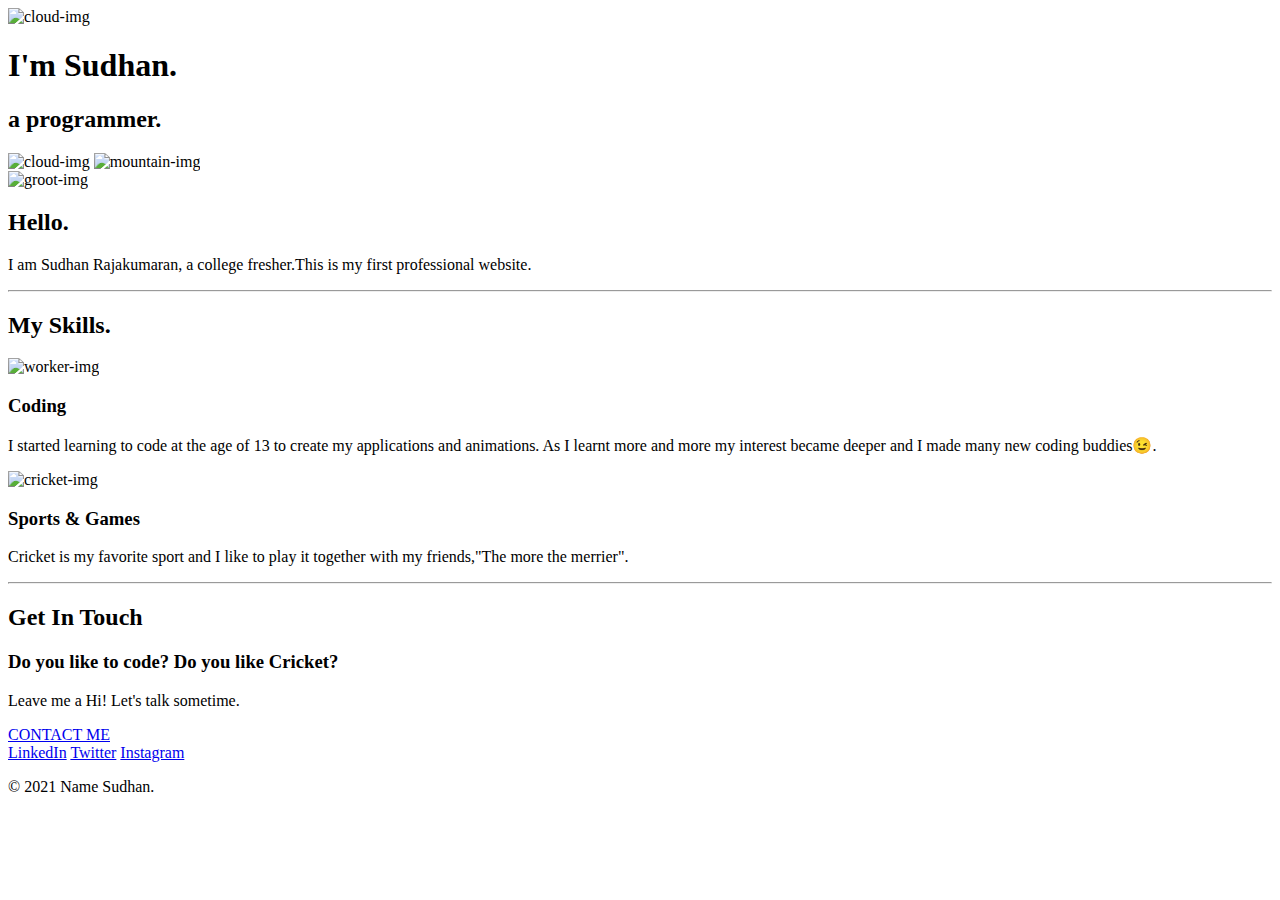
==== index.html @ 1d7ba5e3 "upload" ====
<!DOCTYPE html>
<html lang="en" dir="ltr">

<head>
  <meta charset="utf-8">
  <title>Sudhan Rajakumaran</title>
  <link rel="stylesheet" href="CSS/styles.css">
  <link rel="icon" href="favicon.ico">
  <link rel="preconnect" href="https://fonts.gstatic.com">
  <link href="https://fonts.googleapis.com/css2?family=Merriweather&family=Montserrat&family=Sacramento&display=swap" rel="stylesheet"
</head>

<body>
  <div class="top-container">
    <img class="top-cloud" src="images/cloud.png" alt="cloud-img">
    <h1><span class="Name">I'm Sudhan</span>.</h1>
    <h2 class="progm">a <span class="pro">pro</span>grammer.</h2>
    <img class="bottom-cloud" src="images/cloud.png" alt="cloud-img">
    <img class="mountain" src="images/mountain.png" alt="mountain-img">

  </div>
  <div class="middle-container">
    <div class="profile">
      <img class="pic1" src="images/groot.png" alt="groot-img">
      <h2>Hello.</h2>
      <p>I am Sudhan Rajakumaran, a college fresher.This is my first professional website.</p>
    </div>
    <hr>
    <div class="skills">
      <h2>My Skills.</h2>
      <div class="skill-row">
        <img class="pic2" src="images/worker.png" alt="worker-img">
        <h3>Coding</h3>
        <p>I started learning to code at the age of 13 to create my applications and animations. As I learnt more and more my interest became deeper and I made many new coding buddies😉. </p>
      </div>
      <div class="skill-row">
        <img class="pic3" src="images/cricket.png" alt="cricket-img">
        <h3>Sports & Games</h3>
        <p>Cricket is my favorite sport and I like to play it together with my friends,"The more the merrier".</p>
      </div>
    </div>
    <hr>
    <div class="contact-me">
      <h2>Get In Touch</h2>
      <h3>Do you like to code? Do you like Cricket?</h3>
      <p class="contact-message">Leave me a Hi! Let's talk sometime.</p>
      <a class="btn" href="mailto:dummy123@email.com">CONTACT ME</a>
    </div>
  </div>
  <div class="bottom-container">
    <a class="footer-link" href="https://www.linkedin.com/">LinkedIn</a>
    <a class="footer-link" href="https://twitter.com/">Twitter</a>
    <a class="footer-link" href="https://www.instagram.com/">Instagram</a>
    <p class="copyright">© 2021 Name Sudhan.</p>
  </div>
  </div>
</body>

</html>
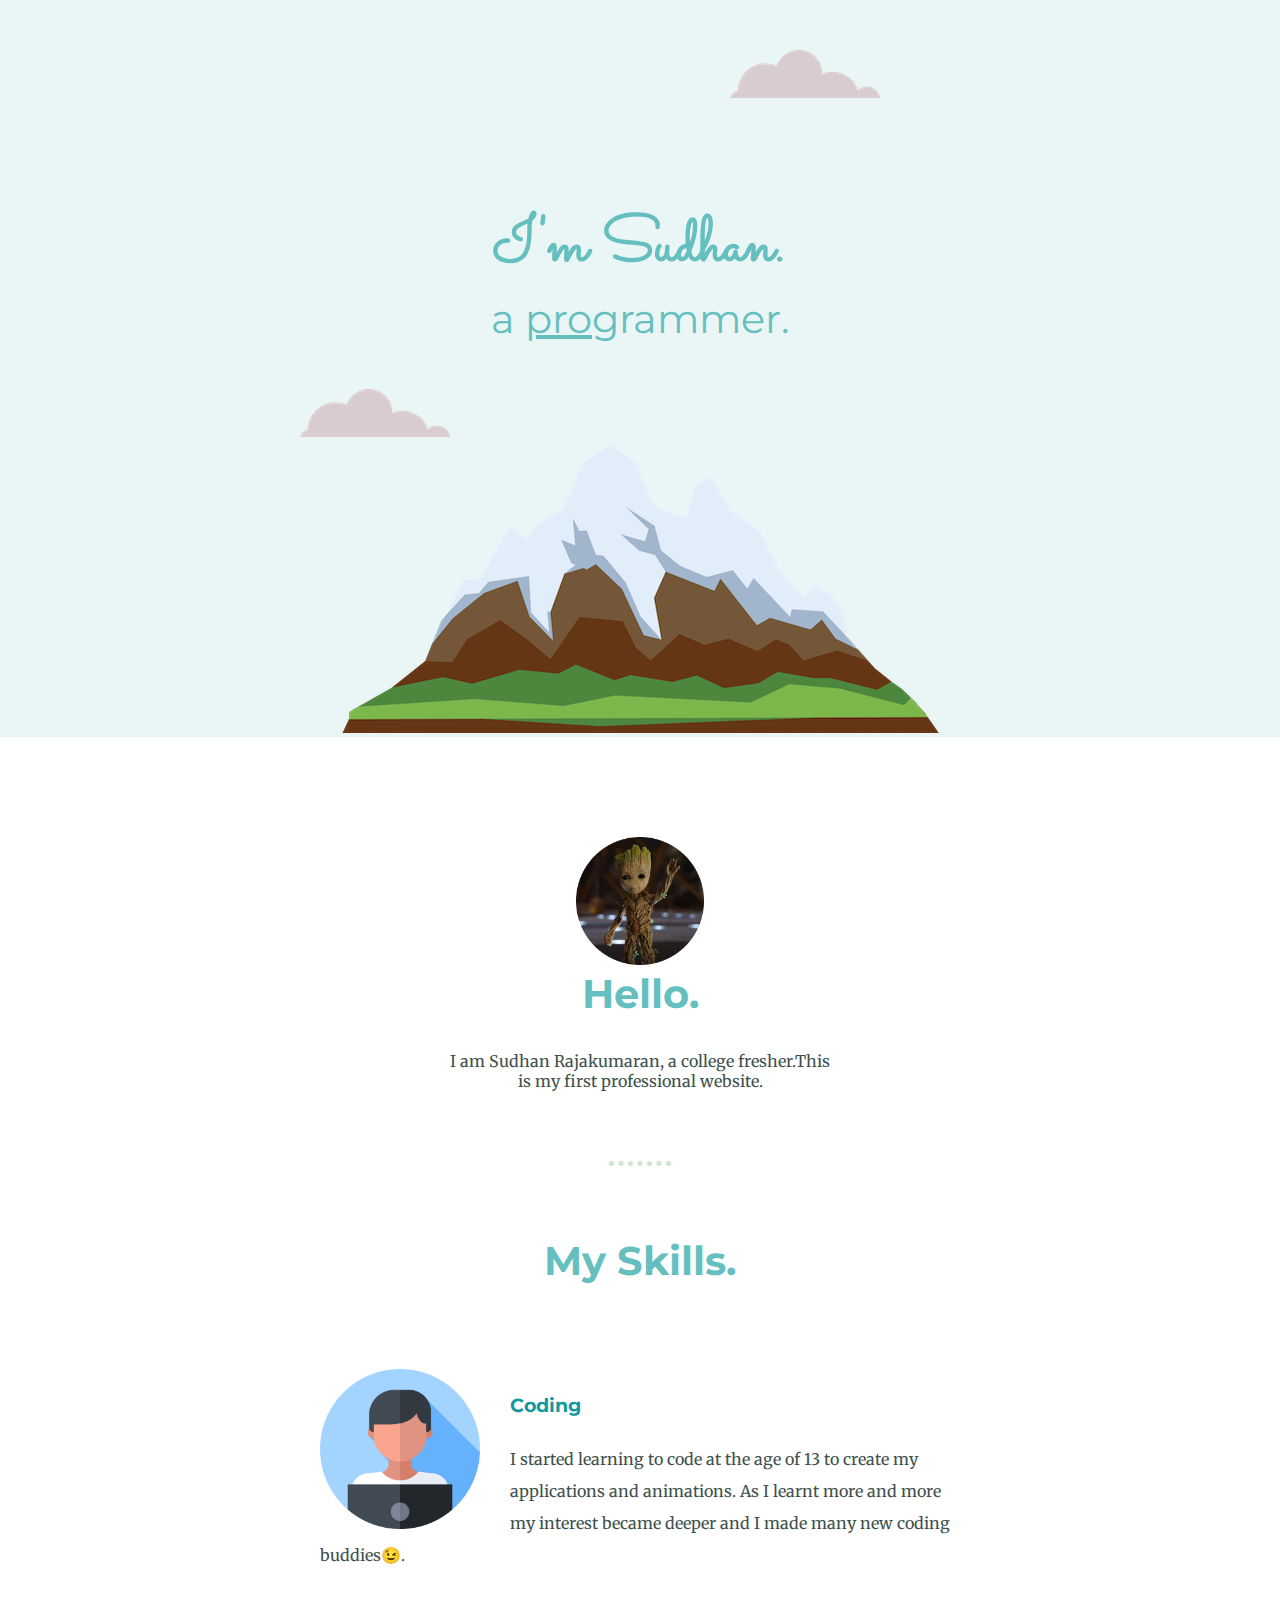
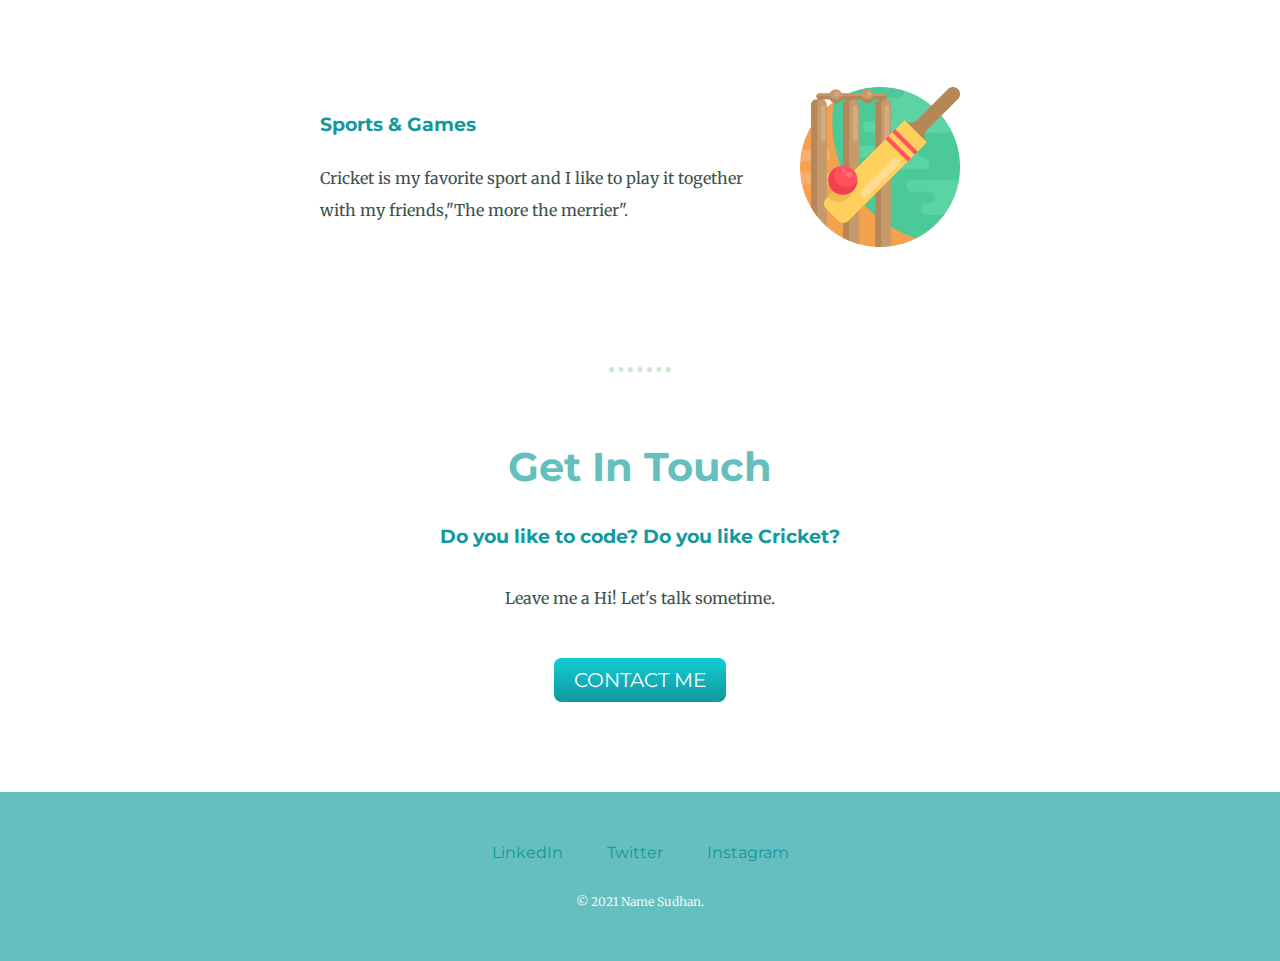
==== commit bebc8cd1: "Update index.html" ====
--- a/index.html
+++ b/index.html
@@ -23,7 +23,7 @@
     <div class="profile">
       <img class="pic1" src="images/groot.png" alt="groot-img">
       <h2>Hello.</h2>
-      <p>I am Sudhan Rajakumaran, a college fresher.This is my first professional website.</p>
+      <p class="intro">I am Sudhan Rajakumaran, a college fresher.This is my first professional website.</p>
     </div>
     <hr>
     <div class="skills">
--- a/CSS/styles.css
+++ b/CSS/styles.css
@@ -0,0 +1,142 @@
+.top-container {
+  background-color: #EAF6F6;
+  position: relative;
+  padding-top: 100px;
+}
+.middle-container {
+  margin: 100px 0;
+}
+.bottom-container {
+  background-color: #66BFBF;
+  padding: 50px 0 20px;
+}
+
+h1 {
+  color: #66BFBF;
+  padding-top: 100px;
+  margin: 0 auto 0 auto;
+  font-family: 'Sacramento', cursive;
+  font-size: 4rem;
+}
+.contact-message{
+  width: 30%;
+  margin: auto;
+}
+body {
+  color:#40514E;
+  margin: 0;
+  text-align: center;
+  font-family: 'Merriweather', serif;
+}
+
+h2 {
+  margin-top: 0;
+  color: #66BFBF;
+  font-family: 'Montserrat', sans-serif;
+  font-size:2.5rem;
+
+}
+
+h3 {
+  color: #11999E;
+  font-family: 'Montserrat', sans-serif;
+}
+a{
+  color: #11999E;
+  font-family: 'Montserrat', sans-serif;
+  margin: 10px 20px;
+  text-decoration: none;
+}
+.intro{
+  width: 30%;
+  margin:auto;
+}
+.copyright{
+  color: #EAF6F6;
+  font-size: .75em;
+  padding: 20px 0;
+}
+a:hover{
+  color: #EAF6F6;
+}
+.pro {
+  text-decoration: underline;
+
+}
+.top-cloud {
+  position: absolute;
+  right: 400px;
+  top: 50px;
+}
+
+.bottom-cloud {
+  position: absolute;
+  left: 300px;
+  bottom: 300px;
+}
+.pic1{
+  width: 10%;
+}
+.pic2{
+  width: 25%;
+  float: left;
+  margin-right: 30px;
+}
+.pic3{
+  width: 25%;
+  float: right;
+  margin-left: 30px;
+}
+.footer-link{
+  color: #11999E;
+}
+.progm{
+  font-weight: normal;
+}
+.skill-row{
+  display: inline-block;
+  width: 50%;
+  margin: 50px auto 50px auto;
+  text-align: left;
+  line-height: 2
+}
+hr {
+  border-style: dotted ;
+  border-bottom: none;
+  border-color: #CEE5D0;
+  border-width: 5px;
+  height: 0;
+  width: 4%;
+  margin: 70px auto;
+}
+.contact-message{
+  margin: 40px auto 60px;
+}
+.btn {
+  background: #11CDD4;
+  background-image: -webkit-linear-gradient(top, #11CDD4, #11999E);
+  background-image: -moz-linear-gradient(top, #11CDD4, #11999E);
+  background-image: -ms-linear-gradient(top, #11CDD4, #11999E);
+  background-image: -o-linear-gradient(top, #11CDD4, #11999E);
+  background-image: linear-gradient(to bottom, #11CDD4, #11999E);
+  -webkit-border-radius: 8;
+  -moz-border-radius: 8;
+  border-radius: 8px;
+  font-family: 'Montserrat', sans-serif;
+  color: #ffffff;
+  font-size: 20px;
+  padding: 10px 20px 10px 20px;
+  text-decoration: none;
+}
+
+.btn:hover {
+  background: #30e3cb;
+  background-image: -webkit-linear-gradient(top, #30e3cb, #2bc4ad);
+  background-image: -moz-linear-gradient(top, #30e3cb, #2bc4ad);
+  background-image: -ms-linear-gradient(top, #30e3cb, #2bc4ad);
+  background-image: -o-linear-gradient(top, #30e3cb, #2bc4ad);
+  background-image: linear-gradient(to bottom, #30e3cb, #2bc4ad);
+  text-decoration: none;
+}
+
+
